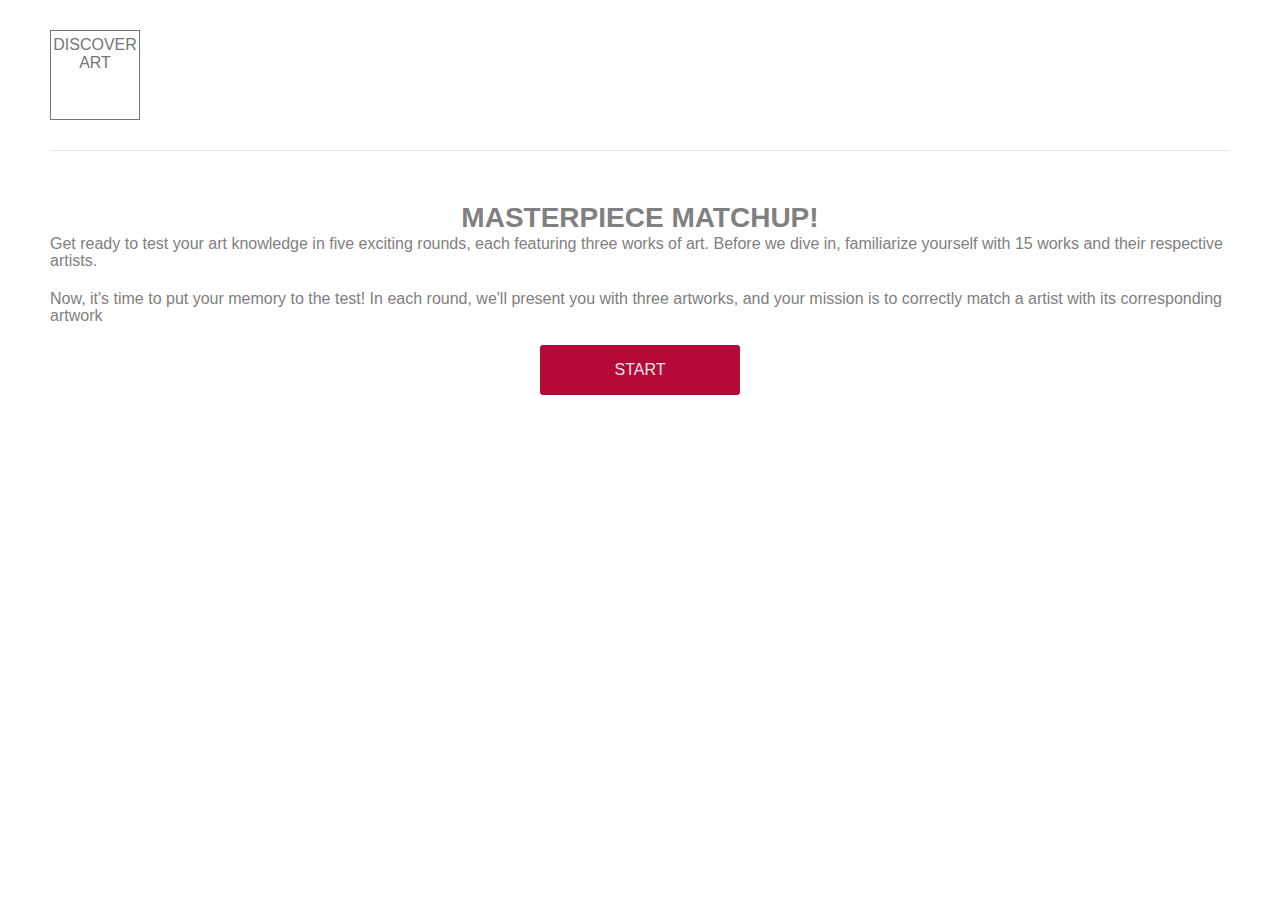
==== index.html @ 463b2e85 "feature: add logics for cards and main page" ====
<!DOCTYPE html>
<html lang="en">
  <head>
    <meta charset="UTF-8" />
    <meta http-equiv="X-UA-Compatible" content="IE=edge" />
    <meta name="viewport" content="width=device-width, initial-scale=1.0" />
    <title>Art-quize</title>
    <link rel="stylesheet" href="pages/index.css" />
  </head>
  <body class="page">
    <header class="header">
      <div class="header__logo">Discover art</div>
    </header>
    <main class="main">
      <section class="info">
        <h1 class="title">Masterpiece Matchup!</h1>
        <p class="info__instruction">
          Get ready to test your art knowledge in five exciting
          rounds, each featuring three works of art. Before we dive in, familiarize yourself with 15 works and their
          respective artists.
        </p>
        <p class="info__instruction">
          Now, it's time to put your memory to the test! In each round, we'll present you with three artworks, and your
          mission is to correctly match a artist with its corresponding artwork
        </p>
        <button id="button-start" class="button">start</button>
      </section>
    </main>

    <div class="popup">
      <div class="popup__container">
        <button class="popup__button-close" aria-label="Close window button" type="button"></button>
        <h2 class="popup__title">Enter your name</h2>
        <form class="popup__form" novalidate>
          <input
            id="input-name"
            minlength="2"
            maxlength="30"
            type="text"
            name="name"
            placeholder="name"
            class="popup__input"
            required
          />
          <span id="input-name"></span>
          <button disabled id="button-send-name" type="submit" class="button button_disabled" aria-label="send">Ok</button>
        </form>
      </div>
    </div>
    <script src="./pages/index.js"></script>
  </body>
</html>
---- pages/index.css ----
@import url(../blocks/Pages.css);
@import url(../blocks/Header.css);
@import url(../blocks/Button.css);
@import url(../blocks/Info.css);
@import url(../blocks/Main.css);
@import url(../blocks/Popup.css);
@import url(../blocks/Player.css);
@import url(../blocks/Card.css);
@import url(../blocks/Gallery.css);
@import url(../blocks/Title.css);
@import url(../blocks);
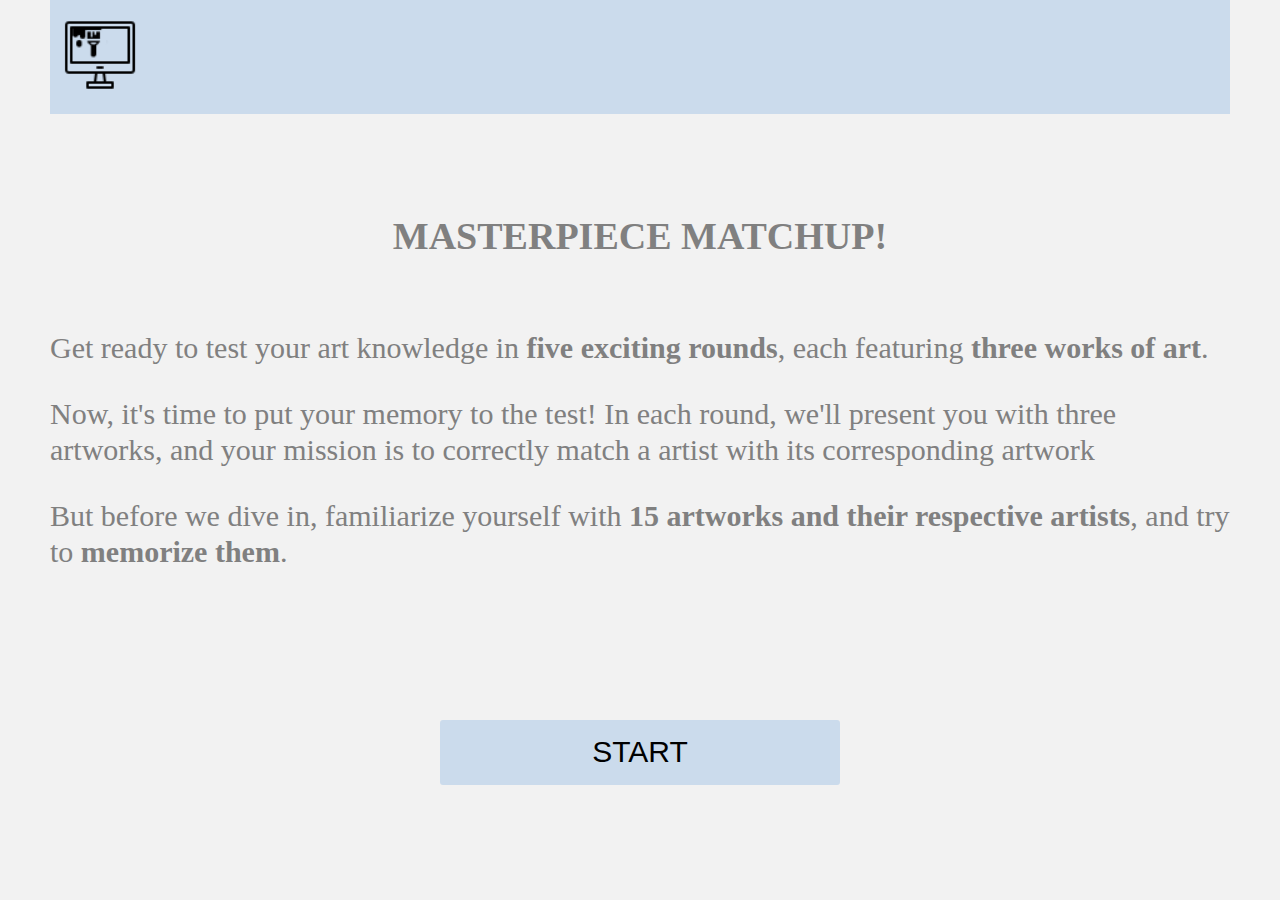
==== commit 56e45999: "feature: add game logics" ====
--- a/index.html
+++ b/index.html
@@ -9,20 +9,24 @@
   </head>
   <body class="page">
     <header class="header">
-      <div class="header__logo">Discover art</div>
+      <img class="header__logo" src="./images/logo.png" alt="logo" />
     </header>
     <main class="main">
       <section class="info">
         <h1 class="title">Masterpiece Matchup!</h1>
-        <p class="info__instruction">
-          Get ready to test your art knowledge in five exciting
-          rounds, each featuring three works of art. Before we dive in, familiarize yourself with 15 works and their
-          respective artists.
-        </p>
-        <p class="info__instruction">
-          Now, it's time to put your memory to the test! In each round, we'll present you with three artworks, and your
-          mission is to correctly match a artist with its corresponding artwork
-        </p>
+        <div class="info__instruction-container">
+          <p class="info__instruction">
+            Get ready to test your art knowledge in <b>five exciting rounds</b>, each featuring <b>three works of art</b>.
+          </p>
+          <p class="info__instruction">
+            Now, it's time to put your memory to the test! In each round, we'll present you with three artworks, and
+            your mission is to correctly match a artist with its corresponding artwork
+          </p>
+          <p class="info__instruction">
+            But before we dive in, familiarize yourself with <b>15 artworks and their respective artists</b>, and try to
+            <b>memorize them</b>.
+          </p>
+        </div>
         <button id="button-start" class="button">start</button>
       </section>
     </main>
@@ -43,7 +47,9 @@
             required
           />
           <span id="input-name"></span>
-          <button disabled id="button-send-name" type="submit" class="button button_disabled" aria-label="send">Ok</button>
+          <button disabled id="button-send-name" type="submit" class="button button_disabled" aria-label="send">
+            Ok
+          </button>
         </form>
       </div>
     </div>
--- a/pages/index.css
+++ b/pages/index.css
@@ -1,4 +1,4 @@
-@import url(../blocks/Pages.css);
+@import url(../blocks/Page.css);
 @import url(../blocks/Header.css);
 @import url(../blocks/Button.css);
 @import url(../blocks/Info.css);
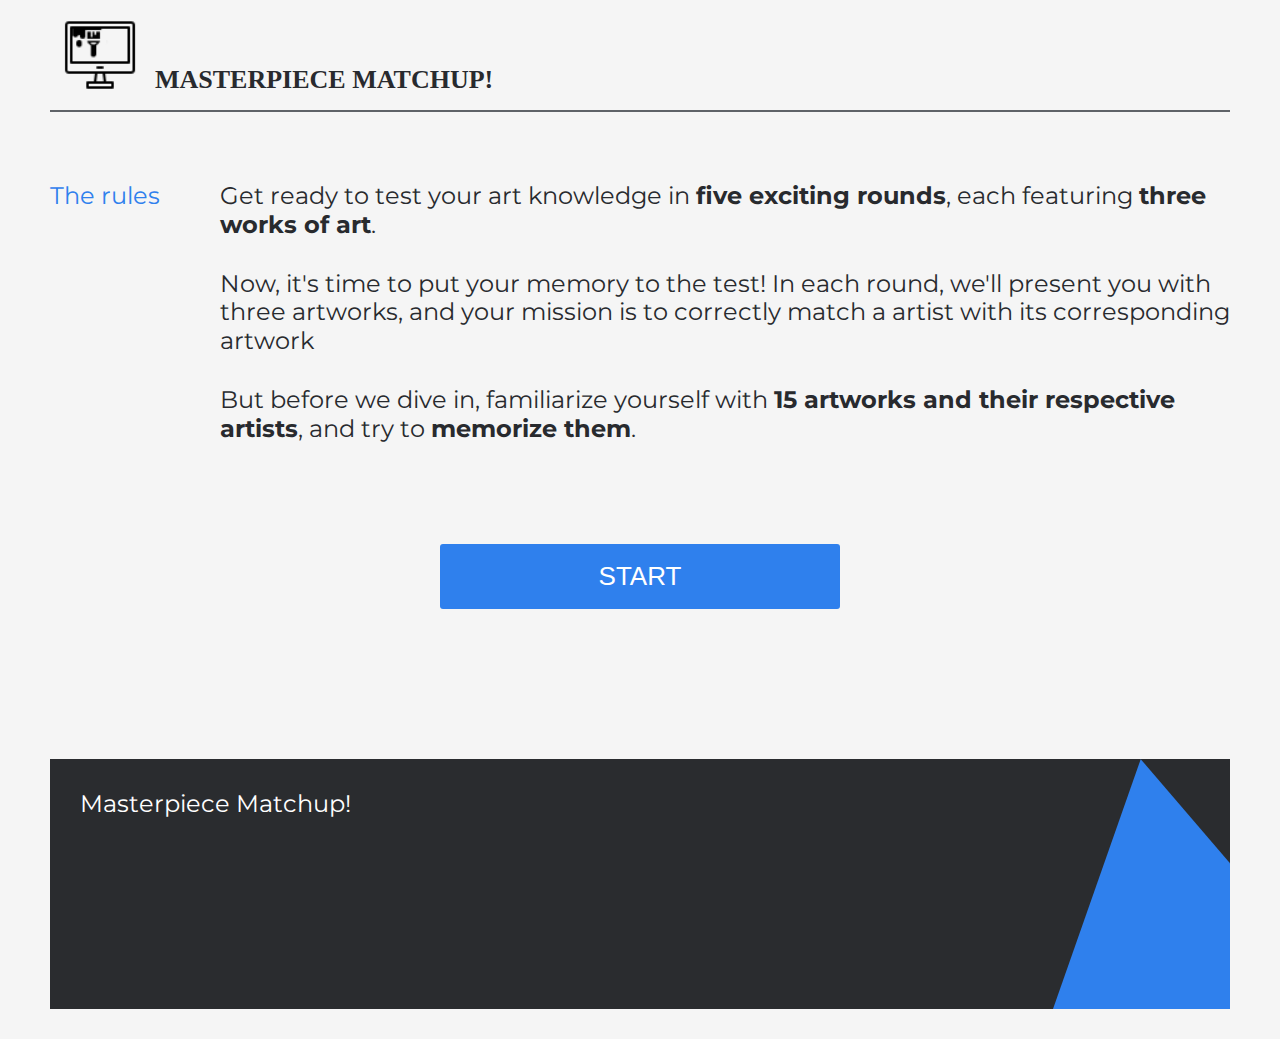
==== commit 7aaf5d98: "feature: add styles" ====
--- a/index.html
+++ b/index.html
@@ -4,19 +4,27 @@
     <meta charset="UTF-8" />
     <meta http-equiv="X-UA-Compatible" content="IE=edge" />
     <meta name="viewport" content="width=device-width, initial-scale=1.0" />
+    <link rel="preconnect" href="https://fonts.googleapis.com" />
+    <link rel="preconnect" href="https://fonts.gstatic.com" crossorigin />
+    <link
+      href="https://fonts.googleapis.com/css2?family=Agbalumo&family=Bebas+Neue&family=Montserrat:wght@200;400;500;700&family=Open+Sans&display=swap"
+      rel="stylesheet"
+    />
     <title>Art-quize</title>
     <link rel="stylesheet" href="pages/index.css" />
   </head>
   <body class="page">
     <header class="header">
       <img class="header__logo" src="./images/logo.png" alt="logo" />
+      <h1 class="header__title">Masterpiece Matchup!</h1>
     </header>
     <main class="main">
       <section class="info">
-        <h1 class="title">Masterpiece Matchup!</h1>
+        <h3 class="info__title">The rules</h3>
         <div class="info__instruction-container">
           <p class="info__instruction">
-            Get ready to test your art knowledge in <b>five exciting rounds</b>, each featuring <b>three works of art</b>.
+            Get ready to test your art knowledge in <b>five exciting rounds</b>, each featuring
+            <b>three works of art</b>.
           </p>
           <p class="info__instruction">
             Now, it's time to put your memory to the test! In each round, we'll present you with three artworks, and
@@ -27,9 +35,15 @@
             <b>memorize them</b>.
           </p>
         </div>
-        <button id="button-start" class="button">start</button>
+        <!-- <button id="button-start" class="button">start</button> -->
       </section>
+      <button id="button-start" class="button">start</button>
     </main>
+
+    <footer class="footer">
+      <p class="footer__info">Masterpiece Matchup!</p>
+      <div class="footer__triangle rotation"></div>
+    </footer>
 
     <div class="popup">
       <div class="popup__container">
@@ -53,6 +67,7 @@
         </form>
       </div>
     </div>
+
     <script src="./pages/index.js"></script>
   </body>
 </html>
--- a/pages/index.css
+++ b/pages/index.css
@@ -8,5 +8,6 @@
 @import url(../blocks/Card.css);
 @import url(../blocks/Gallery.css);
 @import url(../blocks/Title.css);
-@import url(../blocks);
+@import url(../blocks/Rotation.css);
+@import url(../blocks/Footer.css);
 
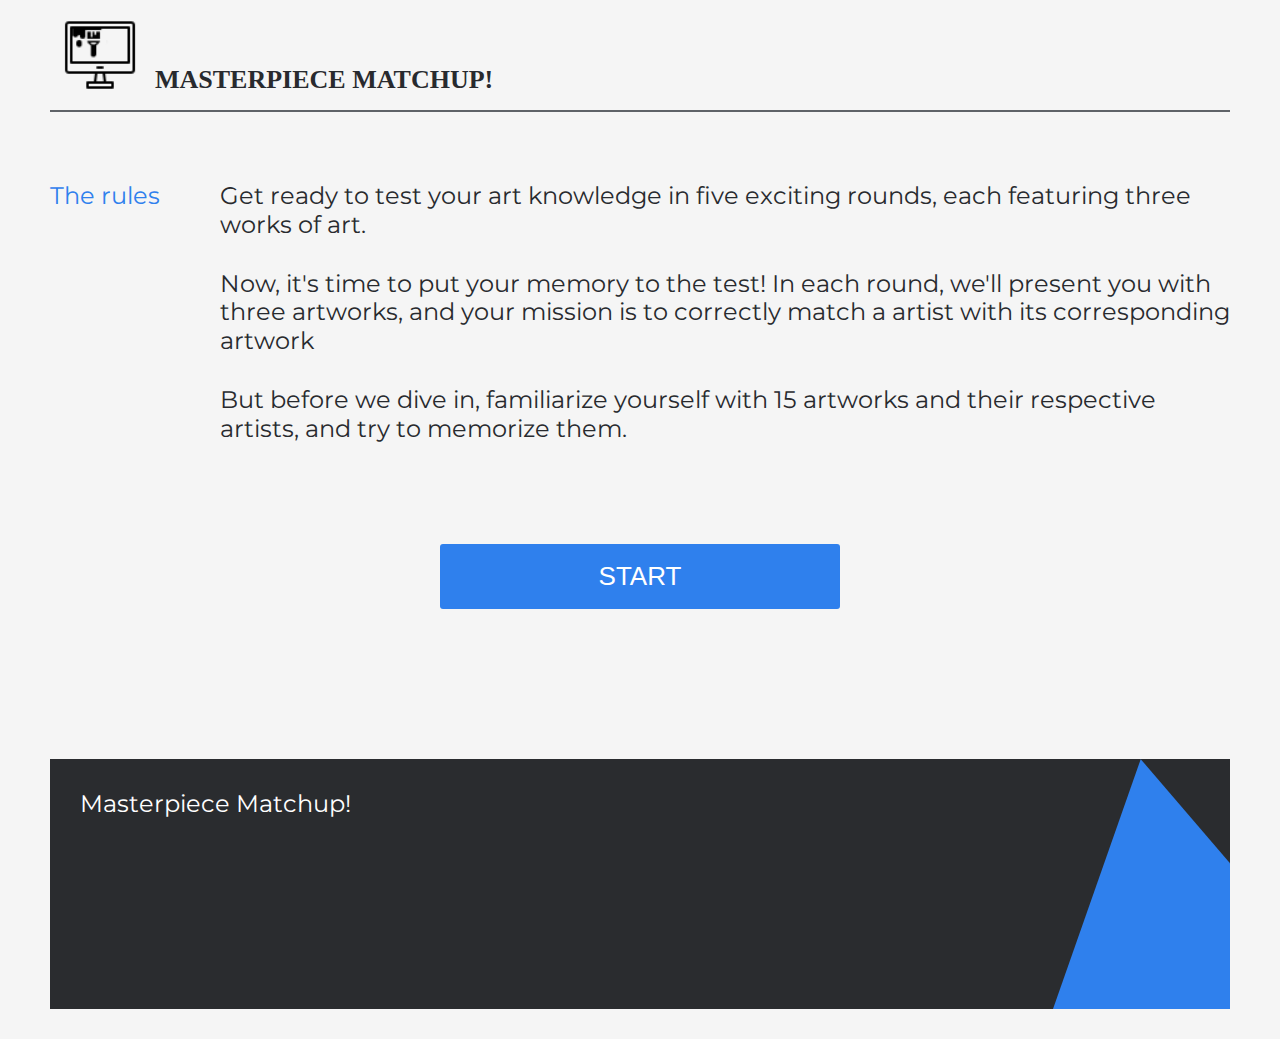
==== commit 2084de1d: "feature: the final version by 5 Dec" ====
--- a/index.html
+++ b/index.html
@@ -23,16 +23,15 @@
         <h3 class="info__title">The rules</h3>
         <div class="info__instruction-container">
           <p class="info__instruction">
-            Get ready to test your art knowledge in <b>five exciting rounds</b>, each featuring
-            <b>three works of art</b>.
+            Get ready to test your art knowledge in five exciting rounds, each featuring three works of art.
           </p>
           <p class="info__instruction">
             Now, it's time to put your memory to the test! In each round, we'll present you with three artworks, and
             your mission is to correctly match a artist with its corresponding artwork
           </p>
           <p class="info__instruction">
-            But before we dive in, familiarize yourself with <b>15 artworks and their respective artists</b>, and try to
-            <b>memorize them</b>.
+            But before we dive in, familiarize yourself with 15 artworks and their respective artists, and try to
+            memorize them.
           </p>
         </div>
         <!-- <button id="button-start" class="button">start</button> -->
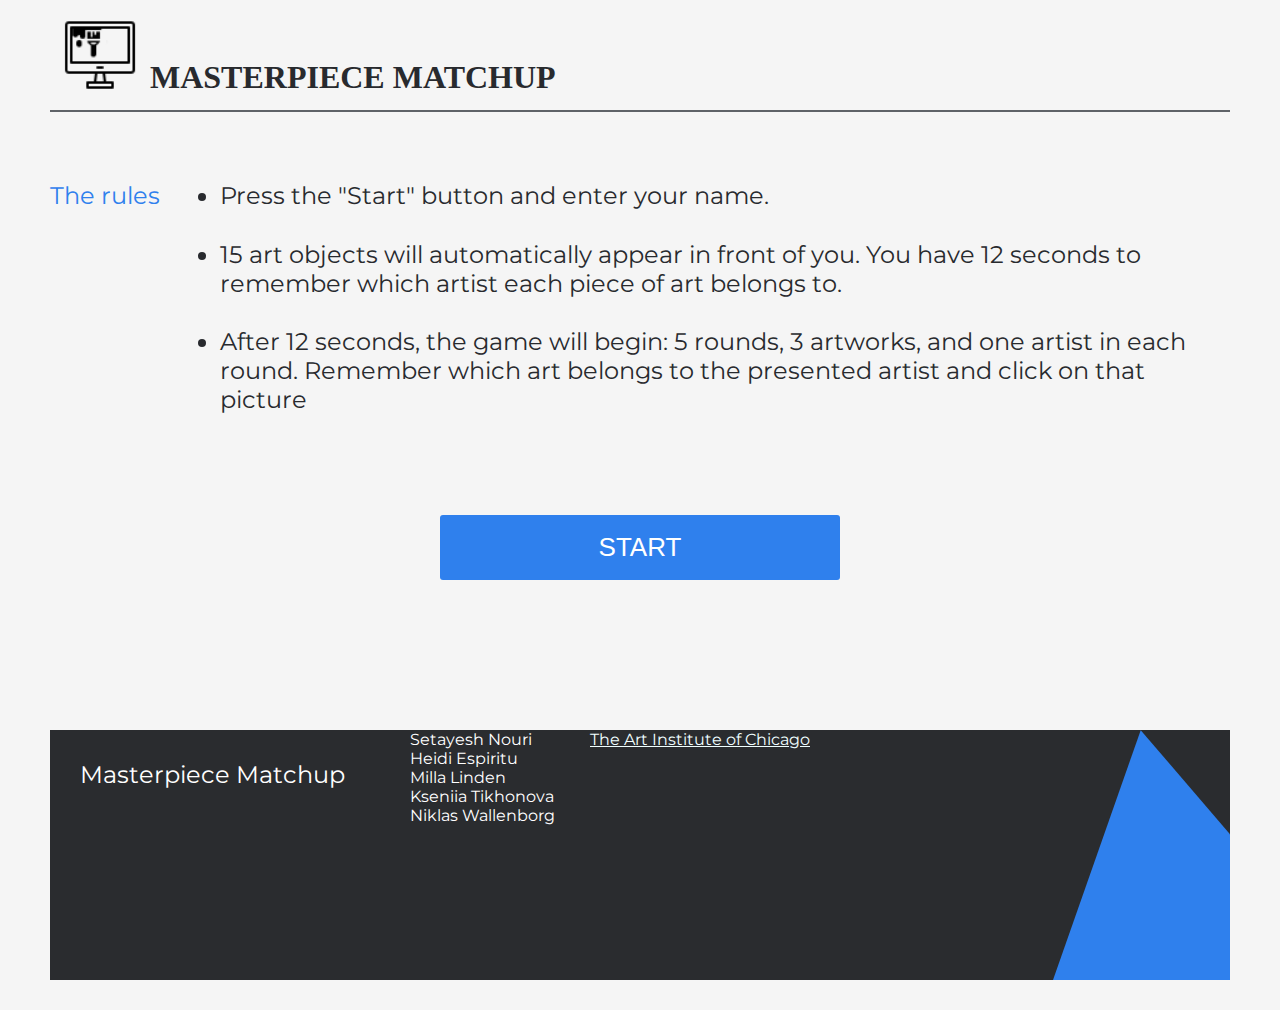
==== commit bb60a5e8: "feature: the final version by 6 Dec" ====
--- a/index.html
+++ b/index.html
@@ -15,33 +15,50 @@
   </head>
   <body class="page">
     <header class="header">
-      <img class="header__logo" src="./images/logo.png" alt="logo" />
-      <h1 class="header__title">Masterpiece Matchup!</h1>
+      <div class="header__logo-container">
+        <img class="header__logo" src="./images/logo.png" alt="logo" />
+        <h1 class="header__title">Masterpiece Matchup</h1>
+      </div>
     </header>
     <main class="main">
       <section class="info">
         <h3 class="info__title">The rules</h3>
-        <div class="info__instruction-container">
-          <p class="info__instruction">
-            Get ready to test your art knowledge in five exciting rounds, each featuring three works of art.
-          </p>
-          <p class="info__instruction">
-            Now, it's time to put your memory to the test! In each round, we'll present you with three artworks, and
-            your mission is to correctly match a artist with its corresponding artwork
-          </p>
-          <p class="info__instruction">
-            But before we dive in, familiarize yourself with 15 artworks and their respective artists, and try to
-            memorize them.
-          </p>
-        </div>
-        <!-- <button id="button-start" class="button">start</button> -->
+        <ul class="info__instruction-container">
+          <li class="info__instruction">Press the "Start" button and enter your name.</li>
+          <li class="info__instruction">
+            15 art objects will automatically appear in front of you. You have 12 seconds to remember which artist each
+            piece of art belongs to.
+          </li>
+          <li class="info__instruction">
+            After 12 seconds, the game will begin: 5 rounds, 3 artworks, and one artist in each round. Remember which
+            art belongs to the presented artist and click on that picture
+          </li>
+        </ul>
       </section>
       <button id="button-start" class="button">start</button>
     </main>
 
     <footer class="footer">
-      <p class="footer__info">Masterpiece Matchup!</p>
+      <p class="footer__info">Masterpiece Matchup</p>
       <div class="footer__triangle rotation"></div>
+      <div class="footer__names">
+        <ul>
+          Setayesh Nouri
+        </ul>
+        <ul>
+          Heidi Espiritu
+        </ul>
+        <ul>
+          Milla Linden
+        </ul>
+        <ul>
+          Kseniia Tikhonova
+        </ul>
+        <ul>
+          Niklas Wallenborg
+        </ul>
+      </div>
+      <a class="footer__api-link" href="https://www.artic.edu/"> The Art Institute of Chicago</a>
     </footer>
 
     <div class="popup">
--- a/pages/index.css
+++ b/pages/index.css
@@ -10,4 +10,4 @@
 @import url(../blocks/Title.css);
 @import url(../blocks/Rotation.css);
 @import url(../blocks/Footer.css);
-
+@import url(../blocks/Result.css);
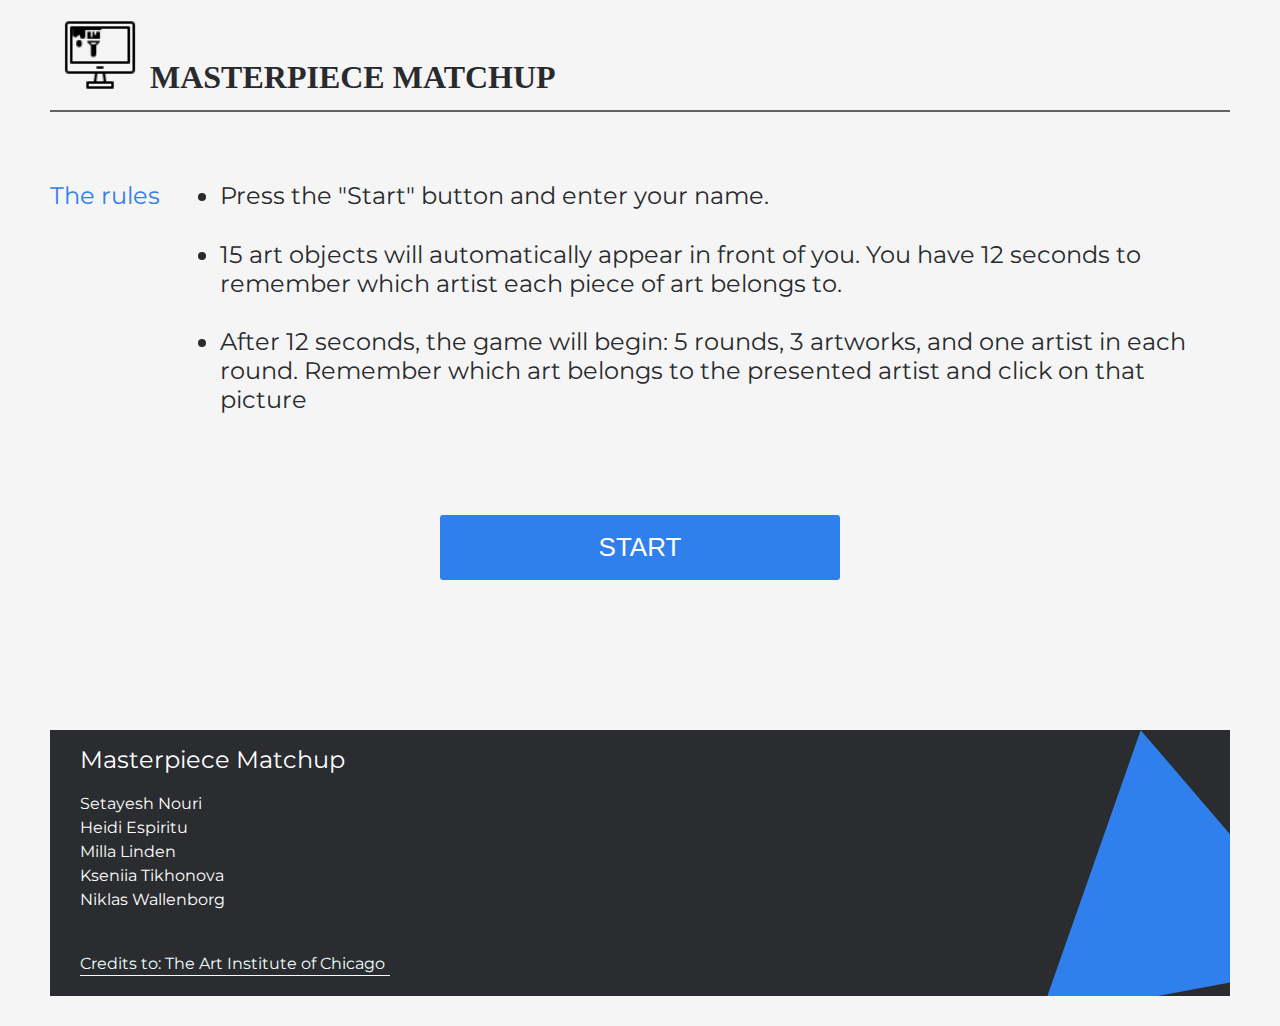
==== commit 315a2340: "fixing small details" ====
--- a/index.html
+++ b/index.html
@@ -40,25 +40,15 @@
 
     <footer class="footer">
       <p class="footer__info">Masterpiece Matchup</p>
+      <ul class="footer__names">
+        <li>Setayesh Nouri</li>
+        <li>Heidi Espiritu</li>
+        <li>Milla Linden</li>
+        <li>Kseniia Tikhonova</li>
+        <li>Niklas Wallenborg</li>
+      </ul>
+      <a class="footer__api-link" href="https://www.artic.edu/" target="_blank">Credits to: The Art Institute of Chicago</a>
       <div class="footer__triangle rotation"></div>
-      <div class="footer__names">
-        <ul>
-          Setayesh Nouri
-        </ul>
-        <ul>
-          Heidi Espiritu
-        </ul>
-        <ul>
-          Milla Linden
-        </ul>
-        <ul>
-          Kseniia Tikhonova
-        </ul>
-        <ul>
-          Niklas Wallenborg
-        </ul>
-      </div>
-      <a class="footer__api-link" href="https://www.artic.edu/"> The Art Institute of Chicago</a>
     </footer>
 
     <div class="popup">
--- a/pages/index.css
+++ b/pages/index.css
@@ -11,3 +11,5 @@
 @import url(../blocks/Rotation.css);
 @import url(../blocks/Footer.css);
 @import url(../blocks/Result.css);
+@import url(../blocks/Loader.css);
+@import url(../blocks/Timer.css);
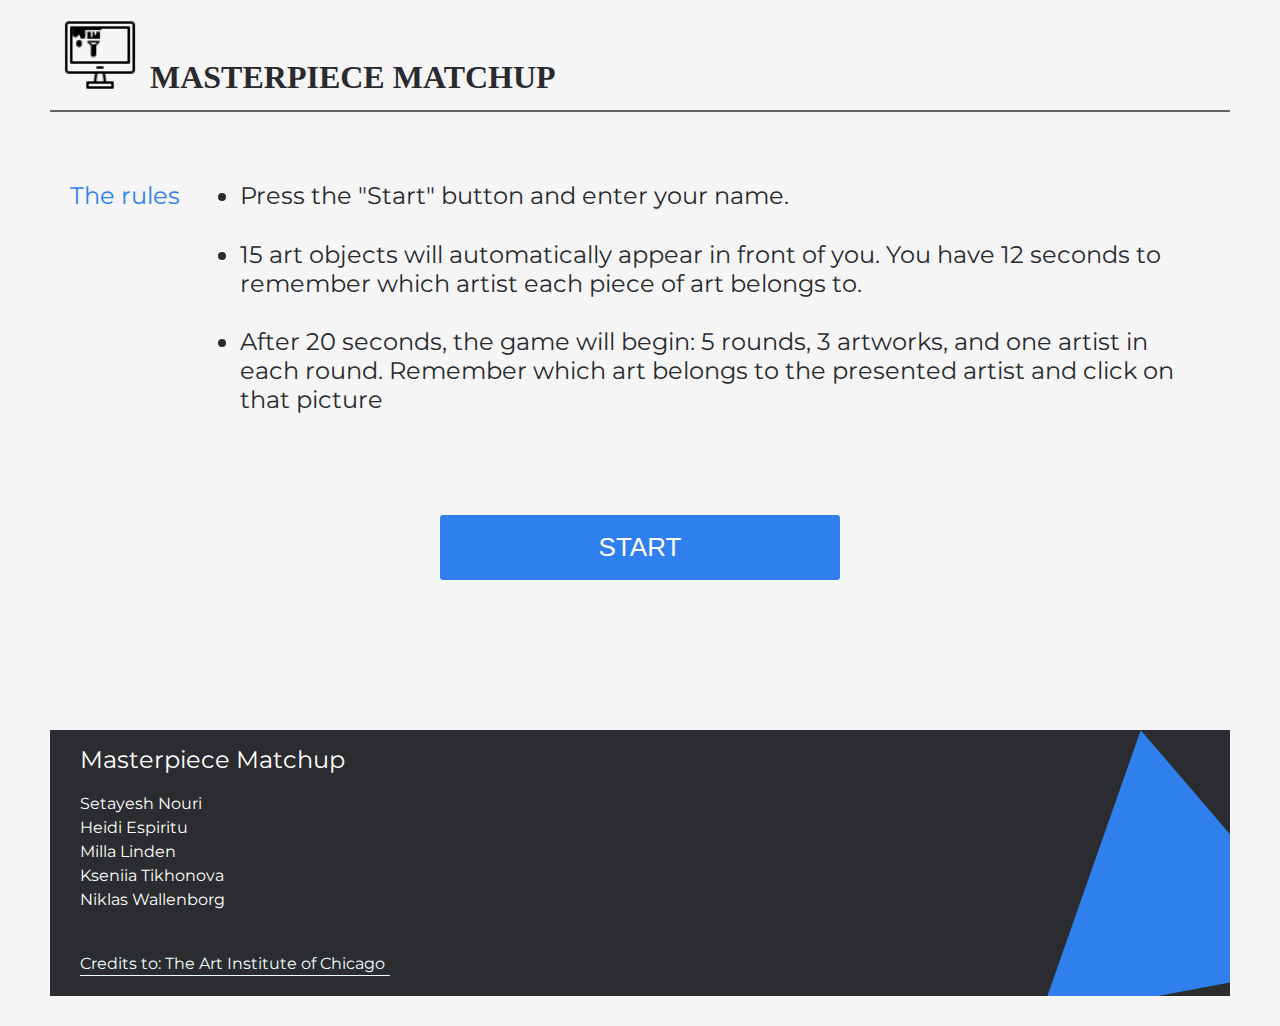
==== commit d555f215: "small fixing" ====
--- a/index.html
+++ b/index.html
@@ -30,7 +30,7 @@
             piece of art belongs to.
           </li>
           <li class="info__instruction">
-            After 12 seconds, the game will begin: 5 rounds, 3 artworks, and one artist in each round. Remember which
+            After 20 seconds, the game will begin: 5 rounds, 3 artworks, and one artist in each round. Remember which
             art belongs to the presented artist and click on that picture
           </li>
         </ul>
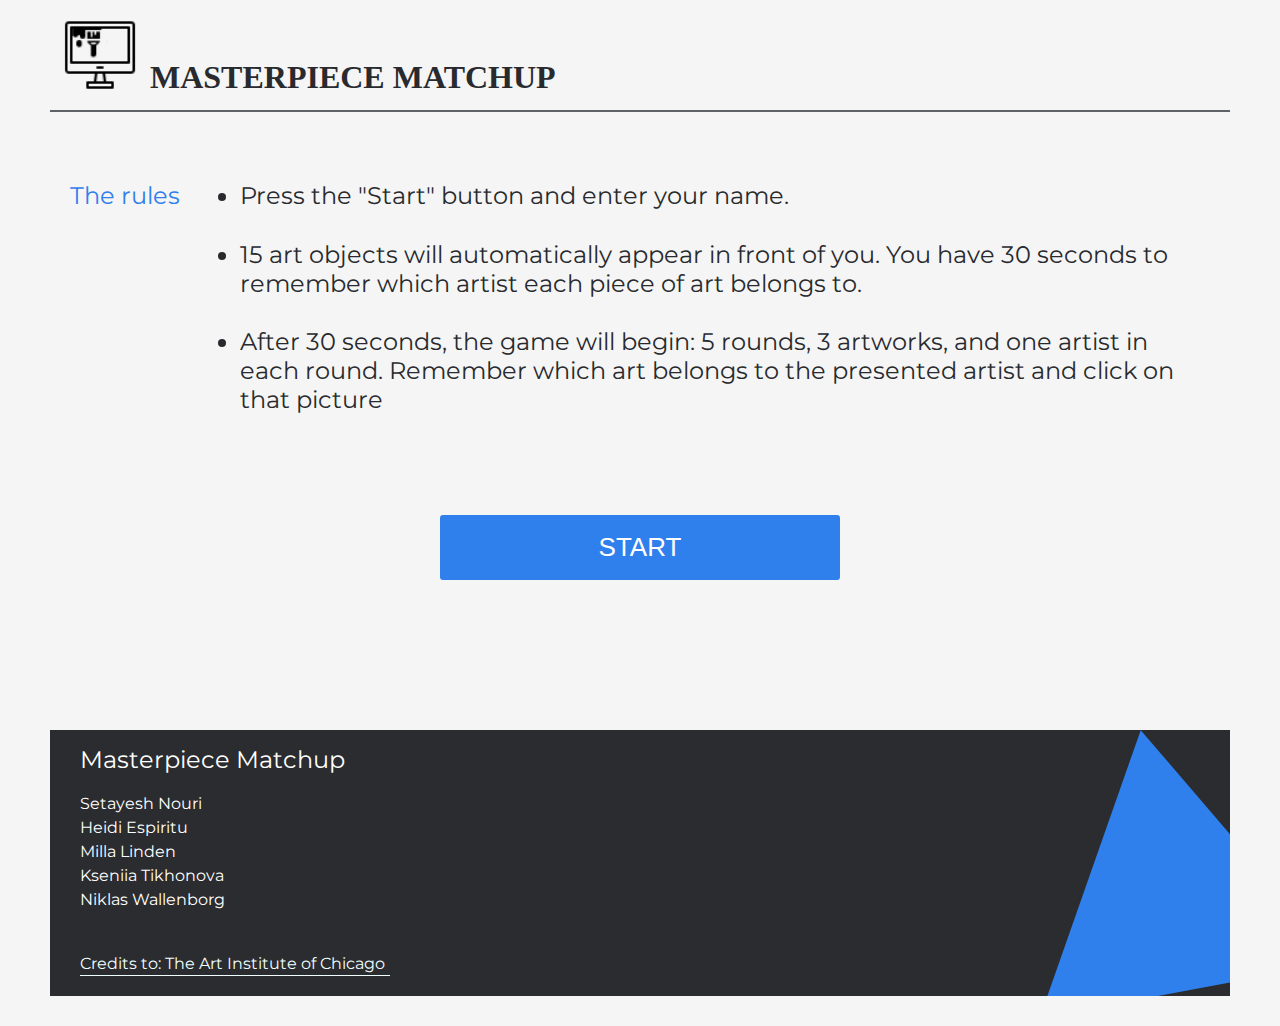
==== commit 6ae4e381: "small fixing" ====
--- a/index.html
+++ b/index.html
@@ -26,11 +26,11 @@
         <ul class="info__instruction-container">
           <li class="info__instruction">Press the "Start" button and enter your name.</li>
           <li class="info__instruction">
-            15 art objects will automatically appear in front of you. You have 12 seconds to remember which artist each
+            15 art objects will automatically appear in front of you. You have 30 seconds to remember which artist each
             piece of art belongs to.
           </li>
           <li class="info__instruction">
-            After 20 seconds, the game will begin: 5 rounds, 3 artworks, and one artist in each round. Remember which
+            After 30 seconds, the game will begin: 5 rounds, 3 artworks, and one artist in each round. Remember which
             art belongs to the presented artist and click on that picture
           </li>
         </ul>
